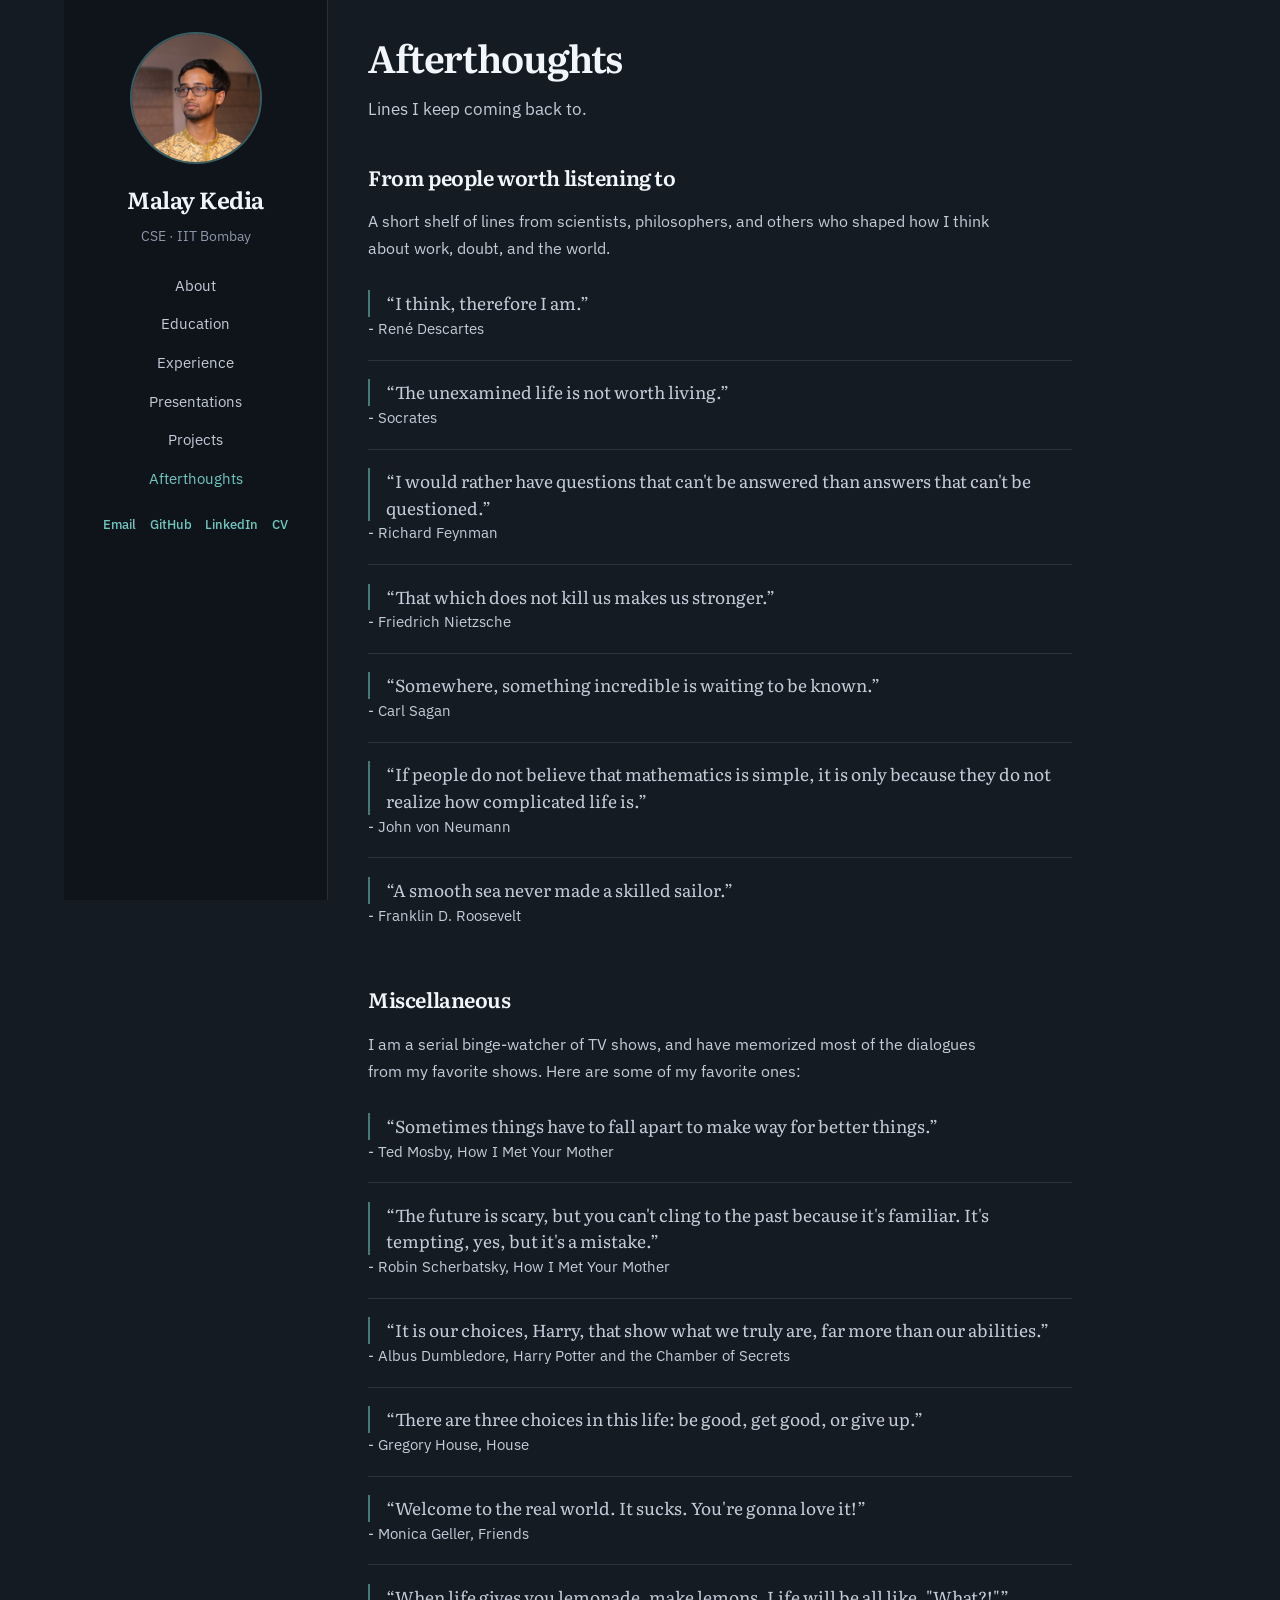
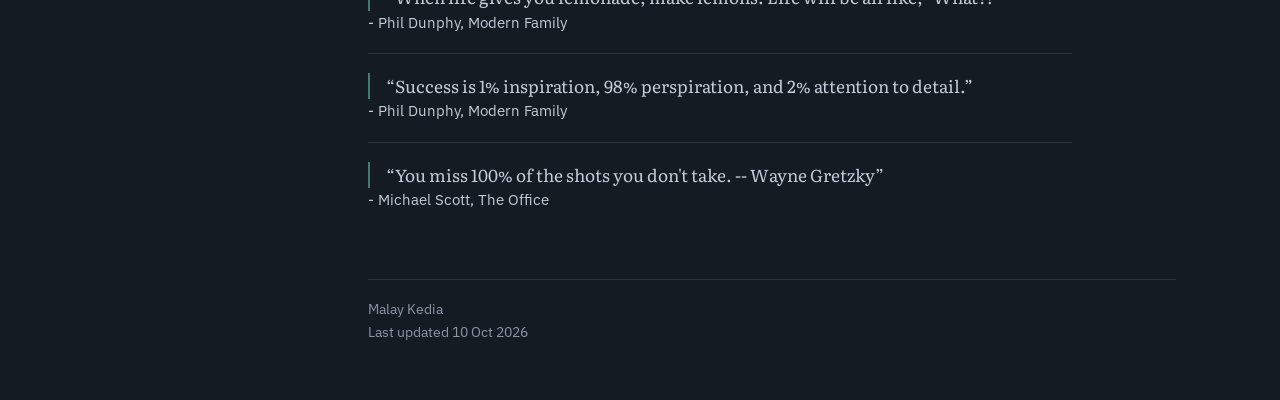
==== afterthoughts.html @ f074345d "Replace Random thoughts with Afterthoughts quotes page." ====
<!DOCTYPE html>
<html lang="en">
  <head>
    <meta charset="utf-8" />
    <meta name="viewport" content="width=device-width, initial-scale=1" />
    <title>Afterthoughts · Malay Kedia</title>
    <meta
      name="description"
      content="Quotes and afterthoughts - Malay Kedia, IIT Bombay."
    />
    <script src="js/head.js"></script>
  </head>
  <body data-page="afterthoughts">
    <div class="layout">
      <aside class="sidebar">
        <script src="js/sidebar.js"></script>
      </aside>

      <main class="content">
        <h1 class="page-title">Afterthoughts</h1>
        <p class="lede">Lines I keep coming back to.</p>

        <section class="section">
          <h2>From people worth listening to</h2>
          <p class="section-blurb">
            A short shelf of lines from scientists, philosophers, and others who
            shaped how I think about work, doubt, and the world.
          </p>

          <article class="entry thought-quote">
            <blockquote>“I think, therefore I am.”</blockquote>
            <p class="guide">- René Descartes</p>
          </article>

          <article class="entry thought-quote">
            <blockquote>
              “The unexamined life is not worth living.”
            </blockquote>
            <p class="guide">- Socrates</p>
          </article>

          <article class="entry thought-quote">
            <blockquote>
              “I would rather have questions that can't be answered than answers
              that can't be questioned.”
            </blockquote>
            <p class="guide">- Richard Feynman</p>
          </article>

          <article class="entry thought-quote">
            <blockquote>
              “That which does not kill us makes us stronger.”
            </blockquote>
            <p class="guide">- Friedrich Nietzsche</p>
          </article>

          <article class="entry thought-quote">
            <blockquote>
              “Somewhere, something incredible is waiting to be known.”
            </blockquote>
            <p class="guide">- Carl Sagan</p>
          </article>

          <article class="entry thought-quote">
            <blockquote>
              “If people do not believe that mathematics is simple, it is only
              because they do not realize how complicated life is.”
            </blockquote>
            <p class="guide">- John von Neumann</p>
          </article>

          <article class="entry thought-quote">
            <blockquote>
              “A smooth sea never made a skilled sailor.”
            </blockquote>
            <p class="guide">- Franklin D. Roosevelt</p>
          </article>
        </section>

        <section class="section">
          <h2>Miscellaneous</h2>
          <p class="section-blurb">
            I am a serial binge-watcher of TV shows, and have memorized most of
            the dialogues from my favorite shows. Here are some of my favorite
            ones:
          </p>

          <article class="entry thought-quote">
            <blockquote>
              “Sometimes things have to fall apart to make way for better
              things.”
            </blockquote>
            <p class="guide">- Ted Mosby, How I Met Your Mother</p>
          </article>

          <article class="entry thought-quote">
            <blockquote>
              “The future is scary, but you can't cling to the past because it's
              familiar. It's tempting, yes, but it's a mistake.”
            </blockquote>
            <p class="guide">- Robin Scherbatsky, How I Met Your Mother</p>
          </article>

          <article class="entry thought-quote">
            <blockquote>
              “It is our choices, Harry, that show what we truly are, far more
              than our abilities.”
            </blockquote>
            <p class="guide">
              - Albus Dumbledore, Harry Potter and the Chamber of Secrets
            </p>
          </article>

          <article class="entry thought-quote">
            <blockquote>
              “There are three choices in this life: be good, get good, or give
              up.”
            </blockquote>
            <p class="guide">- Gregory House, House</p>
          </article>

          <article class="entry thought-quote">
            <blockquote>
              “Welcome to the real world. It sucks. You're gonna love it!”
            </blockquote>
            <p class="guide">- Monica Geller, Friends</p>
          </article>

          <article class="entry thought-quote">
            <blockquote>
              “When life gives you lemonade, make lemons. Life will be all like,
              "What?!"”
            </blockquote>
            <p class="guide">- Phil Dunphy, Modern Family</p>
          </article>

          <article class="entry thought-quote">
            <blockquote>
              “Success is 1% inspiration, 98% perspiration, and 2% attention to
              detail.”
            </blockquote>
            <p class="guide">- Phil Dunphy, Modern Family</p>
          </article>

          <article class="entry thought-quote">
            <blockquote>
              “You miss 100% of the shots you don't take. -- Wayne Gretzky”
            </blockquote>
            <p class="guide">- Michael Scott, The Office</p>
          </article>
        </section>

        <script src="js/footer.js"></script>
      </main>
    </div>
    <script src="js/main.js"></script>
  </body>
</html>
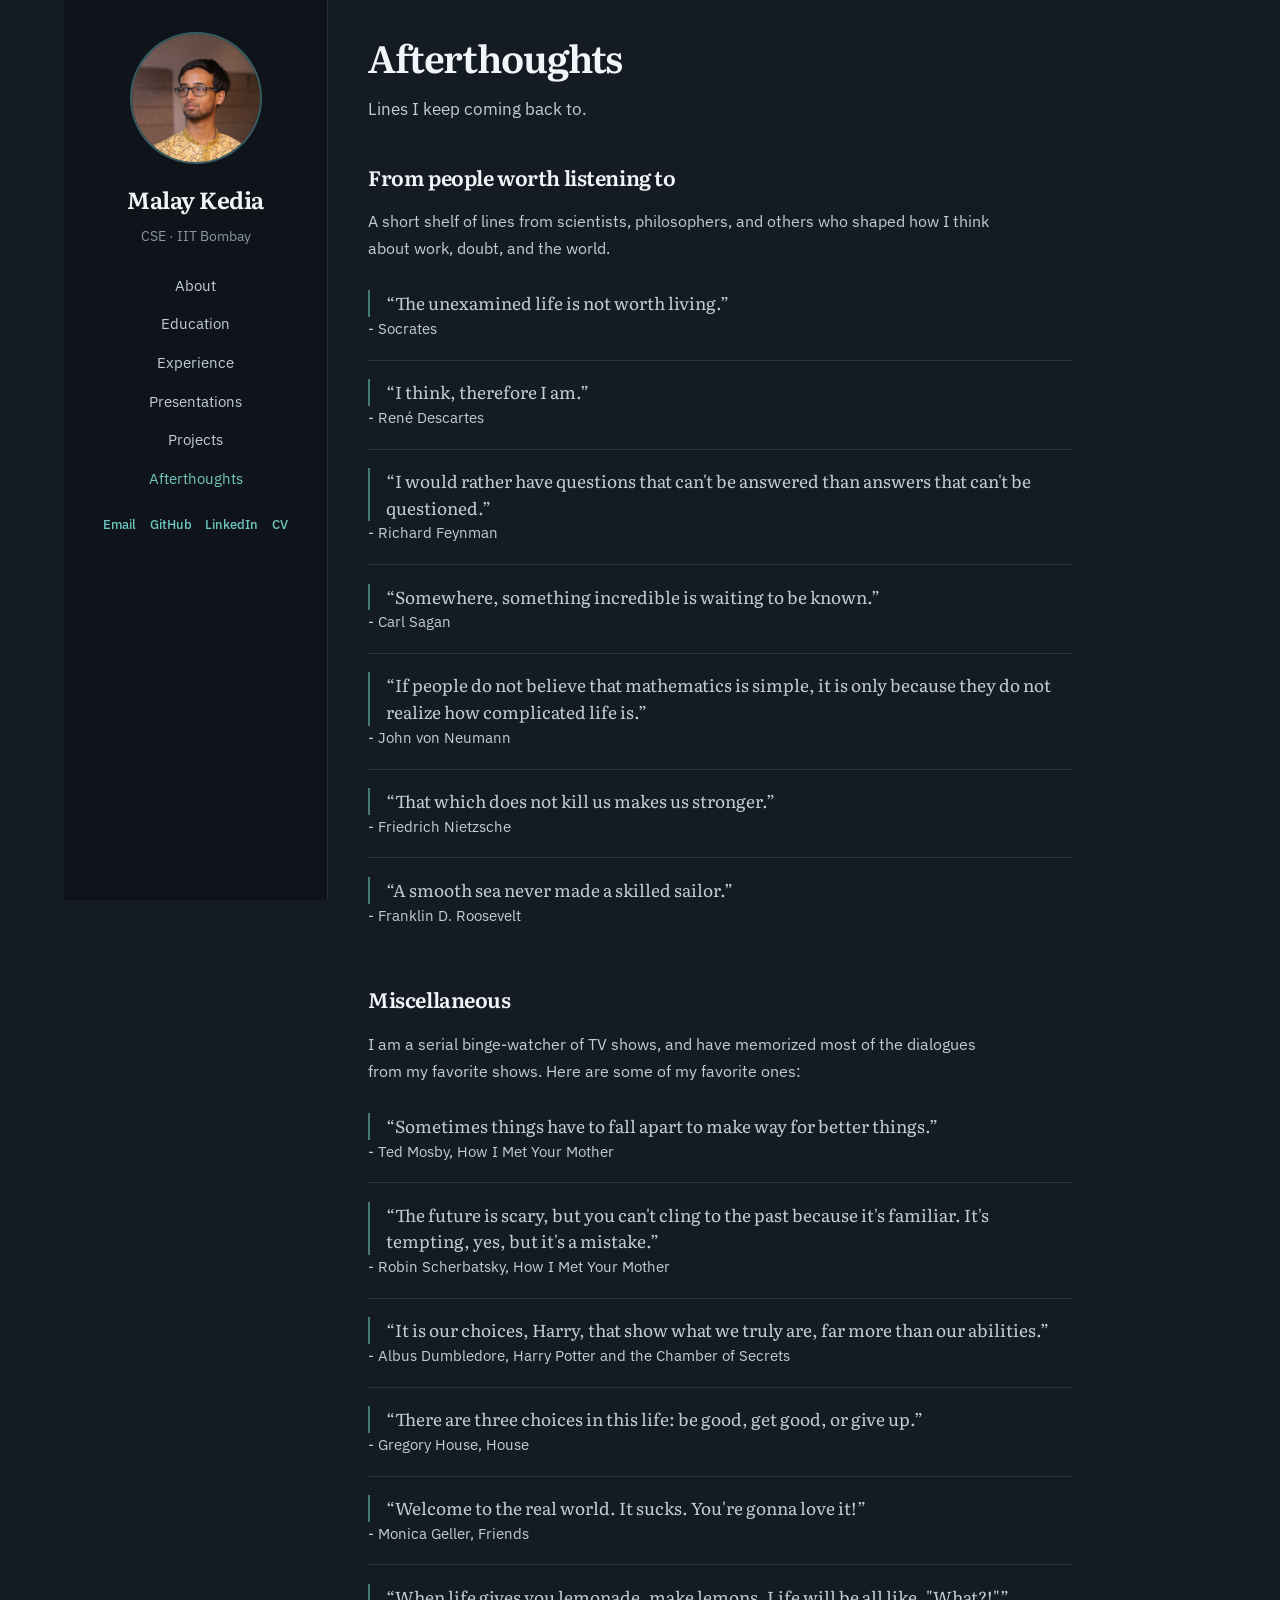
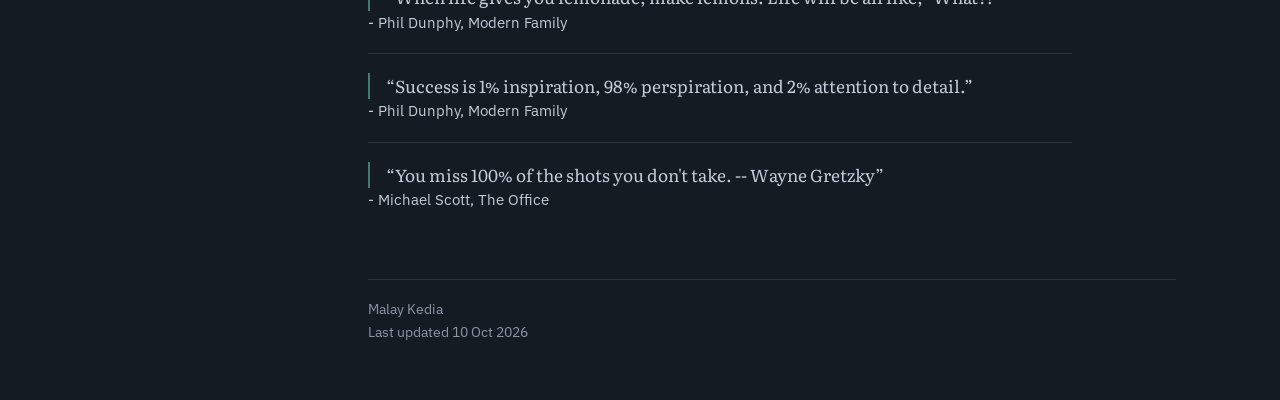
==== commit 8b466afd: "Reorder Afterthoughts quotes for clearer flow." ====
--- a/afterthoughts.html
+++ b/afterthoughts.html
@@ -28,15 +28,15 @@
           </p>
 
           <article class="entry thought-quote">
-            <blockquote>“I think, therefore I am.”</blockquote>
-            <p class="guide">- René Descartes</p>
-          </article>
-
-          <article class="entry thought-quote">
             <blockquote>
               “The unexamined life is not worth living.”
             </blockquote>
             <p class="guide">- Socrates</p>
+          </article>
+
+          <article class="entry thought-quote">
+            <blockquote>“I think, therefore I am.”</blockquote>
+            <p class="guide">- René Descartes</p>
           </article>
 
           <article class="entry thought-quote">
@@ -45,13 +45,6 @@
               that can't be questioned.”
             </blockquote>
             <p class="guide">- Richard Feynman</p>
-          </article>
-
-          <article class="entry thought-quote">
-            <blockquote>
-              “That which does not kill us makes us stronger.”
-            </blockquote>
-            <p class="guide">- Friedrich Nietzsche</p>
           </article>
 
           <article class="entry thought-quote">
@@ -67,6 +60,13 @@
               because they do not realize how complicated life is.”
             </blockquote>
             <p class="guide">- John von Neumann</p>
+          </article>
+
+          <article class="entry thought-quote">
+            <blockquote>
+              “That which does not kill us makes us stronger.”
+            </blockquote>
+            <p class="guide">- Friedrich Nietzsche</p>
           </article>
 
           <article class="entry thought-quote">
